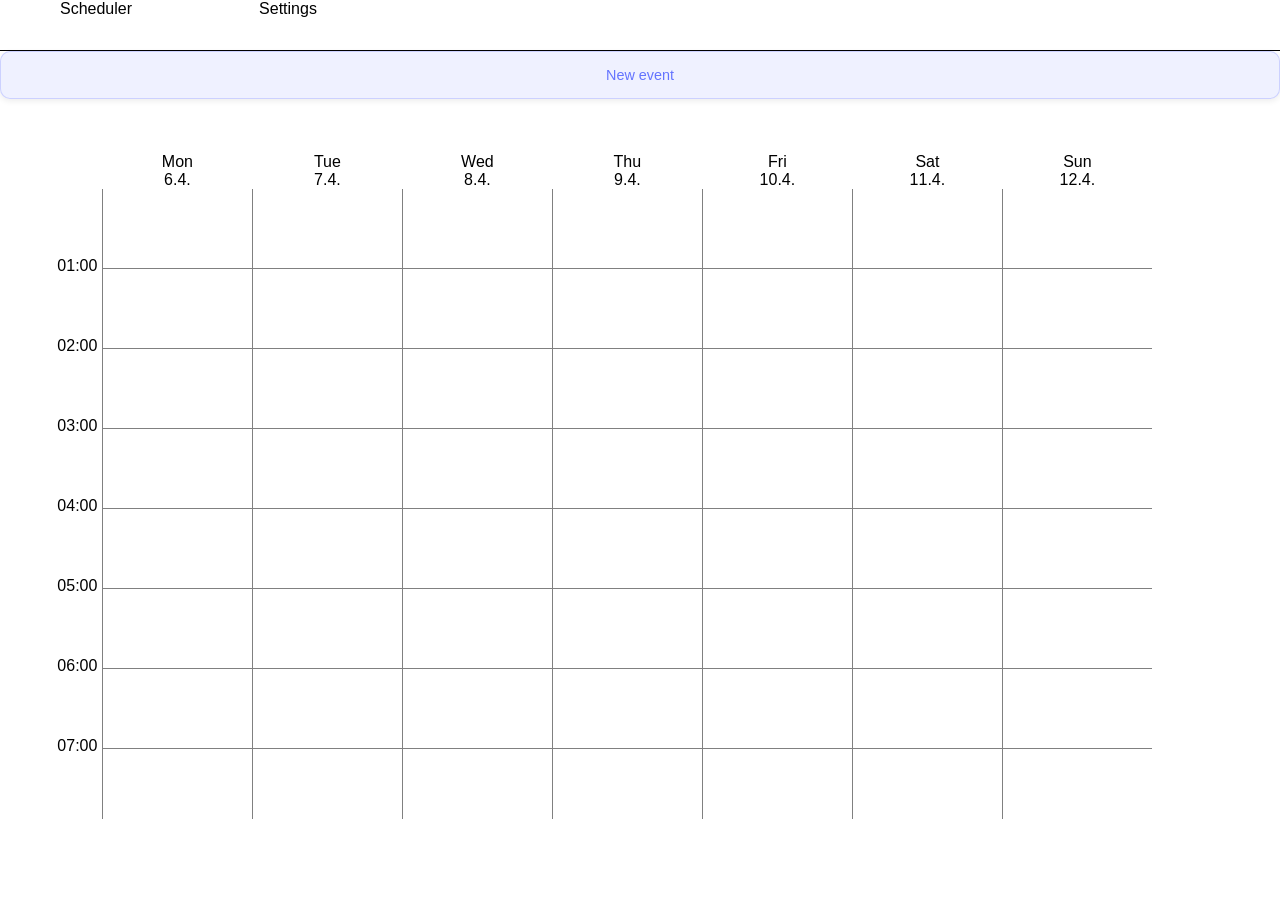
==== index.html @ 1ff74d98 "Updated new event button" ====
<!DOCTYPE html>
<html lang="en">
<head>
    <meta charset="UTF-8">
    <meta name="viewport" content="width=device-width, initial-scale=1.0">
    <title>Week scheduler</title>
    <link rel="stylesheet" href="./css/styles.css">
</head>
<body>
    <nav>
        <ul>
            <li><a>Scheduler</a></li><li><a>Settings</a></li>
        </ul>
    </nav>

    <div>
        <button id="new-event-button" type="button">New event</button>
    </div>

    <div class="container-grid">
        
        <div class="days-container">
            <div>
                <div>6.4.</div>
                <div>Mon</div>
            </div>
            <div>
                <div>7.4.</div>
                <div>Tue</div>
            </div>
            <div>
                <div>8.4.</div>
                <div>Wed</div>
            </div>
            <div>
                <div>9.4.</div>
                <div>Thu</div>
            </div>
            <div>
                <div>10.4.</div>
                <div>Fri</div>
            </div>
            <div>
                <div>11.4.</div>
                <div>Sat</div>
            </div>
            <div>
                <div>12.4.</div>
                <div>Sun</div>
            </div>
        </div>

        <div class="schedule-wrapper">
            <div class="times-container">
                <div></div>
                <div>01:00</div>
                <div>02:00</div>
                <div>03:00</div>
                <div>04:00</div>
                <div>05:00</div>
                <div>06:00</div>
                <div>07:00</div>
                <div>08:00</div>
                <div>09:00</div>
                <div>10:00</div>
                <div>11:00</div>
                <div>12:00</div>
                <div>13:00</div>
                <div>14:00</div>
                <div>15:00</div>
                <div>16:00</div>
                <div>17:00</div>
                <div>18:00</div>
                <div>19:00</div>
                <div>20:00</div>
                <div>21:00</div>
                <div>22:00</div>
                <div>23:00</div>
            </div>
            <div id="grid" class="schedule-container"></div>
        </div>
    </div>

    <div id="new-event-window">
        <form id="new-event-form">
            <div class="close-button-container">
                <h1>Add new event</h1>
                <button id="new-event-close-button" type="button">X</button>
            </div>

            <input type="text" name="title" placeholder="Title">
            <textarea name="desc" wrap="soft" placeholder="Description"></textarea>

            <div>
                <span>On</span>
                <select name="days">
                    <option value="1">Monday</option>
                    <option value="2">Tuesday</option>
                    <option value="3">Wednesday</option>
                    <option value="4">Thursday</option>
                    <option value="5">Friday</option>
                    <option value="6">Saturday</option>
                    <option value="0">Sunday</option>
                </select>
            </div>

            <div>
                <span>Starting at</span>
                <input type="text" name="start" placeholder="hh:mm">
            </div>

            <div>
                <span>Until</span>
                <input type="text" name="end" placeholder="hh:mm">
            </div>

            <div>
                <span>Recurring?</span>
                <input type="checkbox" name="recurring">
            </div>
            
            <button id="create-new-event-button" type="submit">Add event</button>
        </form>
    </div>

    <script type="module" src="./js/functions.js"></script>
</body>
</html>
---- css/styles.css ----
:root {
    --schedule-column-count: 7;
    --schedule-row-count: 24;
    --schedule-cell-width: 220px;
    --schedule-cell-height: 80px;
    --schedule-times-width: clamp(3rem, 8vw, 20rem);
}

html {
    font-family: 'Segoe UI', Tahoma, Geneva, Verdana, sans-serif;
    height: 100%;
}

body {
    margin: 0;
    padding: 0;
}

nav {
    height: 50px;
    border-bottom-style: solid;
    border-bottom-width: 1px;
}

nav ul {
    list-style-type: none;
    margin: 0;
    padding: 0;
    display: flex;
}

nav li {
    flex-basis: 12rem;
    text-align: center;
}

.container-grid {
    display: grid;
    grid-template-columns: var(--schedule-times-width) 1fr;
    grid-template-rows: 10vh 1fr;
}

#new-event-button {
    width: 100%;
    min-width: 5rem;
    height: 3rem;

    display: flex;
    align-items: center;
    justify-content: center;

    font-size: 0.9rem;

    background: rgba(100, 116, 255, 0.1);
    color: rgb(100, 116, 255);

    border: 1px solid rgba(100, 116, 255, 0.25);
    border-radius: 10px;

    box-shadow: 0 2px 6px rgba(0, 0, 0, 0.08);

    cursor: pointer;

    transition: all 0.15s ease;
}

#new-event-button:hover {
    background: rgba(100, 116, 255, 0.2);
    border-color: rgba(100, 116, 255, 0.4);
    transform: translateY(-1px);
    box-shadow: 0 4px 10px rgba(0, 0, 0, 0.12);
}

#new-event-button:active {
    transform: translateY(0px);
    box-shadow: 0 2px 4px rgba(0, 0, 0, 0.1);
}

.days-container {
    width: calc(var(--schedule-column-count) * var(--schedule-cell-width));
    grid-column: 2;

    display: grid;
    grid-template-columns: repeat(var(--schedule-column-count), var(--schedule-cell-width));
}

.days-container > div {
    display: flex;
    flex-direction: column-reverse;
    flex: 1;
    text-align: center;
}

.schedule-wrapper {
    height: 70vh;
    width: 90vw;

    display: grid;
    grid-template-columns: var(--schedule-times-width) 1fr;
    
    overflow-y: scroll;
    overflow-x: hidden;
}

.schedule-container {
    display: grid;
    grid-template-columns: repeat(var(--schedule-column-count), 1fr);
    grid-template-rows: repeat(var(--schedule-row-count), var(--schedule-cell-height));

    background-position: 0px -1px;
    background-size: var(--schedule-cell-width) var(--schedule-cell-height);
    background-image: 
        linear-gradient(to right, grey 1px, transparent 1px), 
        linear-gradient(to bottom, grey 1px, transparent 1px);
}

.schedule-container > .event-container {
    position: relative;
    display: flex;
    flex-direction: column;
    border-radius: 10px;
    background-color: rgb(100, 116, 255);
    margin: 0px;
}

.event-container > span {
    color: white;
}

.times-container {
    display: grid;
    grid-template-rows: repeat(var(--schedule-row-count), var(--schedule-cell-height));
}

.times-container > div {
    display:flex;
    justify-content: flex-end;
    margin-right: 5px;

    transform: translateY(-15%);
}

#new-event-window {
    width: min(50rem, 90vw);
    height: min(40rem, 80vh);
    
    position: absolute;
    left: 50%;
    top: 50%;
    transform: translate(-50%, -50%);
    
    visibility: hidden;

    background-color: white;
    box-shadow: 2px 2px 4px rgba(0,0,0,0.4);
    border: transparent;
    border-radius: 4px;
}

#new-event-form {
    display:flex;
    flex-direction: column;
}

@media only screen and (max-width: 480px) {
    nav li {
        flex: 1;
    }
}

@media only screen and (max-height: 600px) {
    .schedule-wrapper {
        height: 60vh;
    }
}

@media only screen and (max-width: 400px) {
    :root {
        --schedule-column-count: 1;
    }

    .days-container > div {
        visibility: hidden;
    }

    .days-container > div:first-child {
        visibility: visible;
    }

    .schedule-container {
        height: calc(var(--schedule-row-count) * var(--schedule-cell-height));

        display: grid;
        grid-template-columns: repeat(var(--schedule-column-count), var(--schedule-cell-width));
        grid-template-rows: repeat(var(--schedule-row-count), var(--schedule-cell-height));

        background-position: 0px -1px;
        background-size: 100% var(--schedule-cell-height);
        background-image: 
            linear-gradient(to right, grey 1px, transparent 1px), 
            linear-gradient(to bottom, grey 1px, transparent 1px);
    }
}
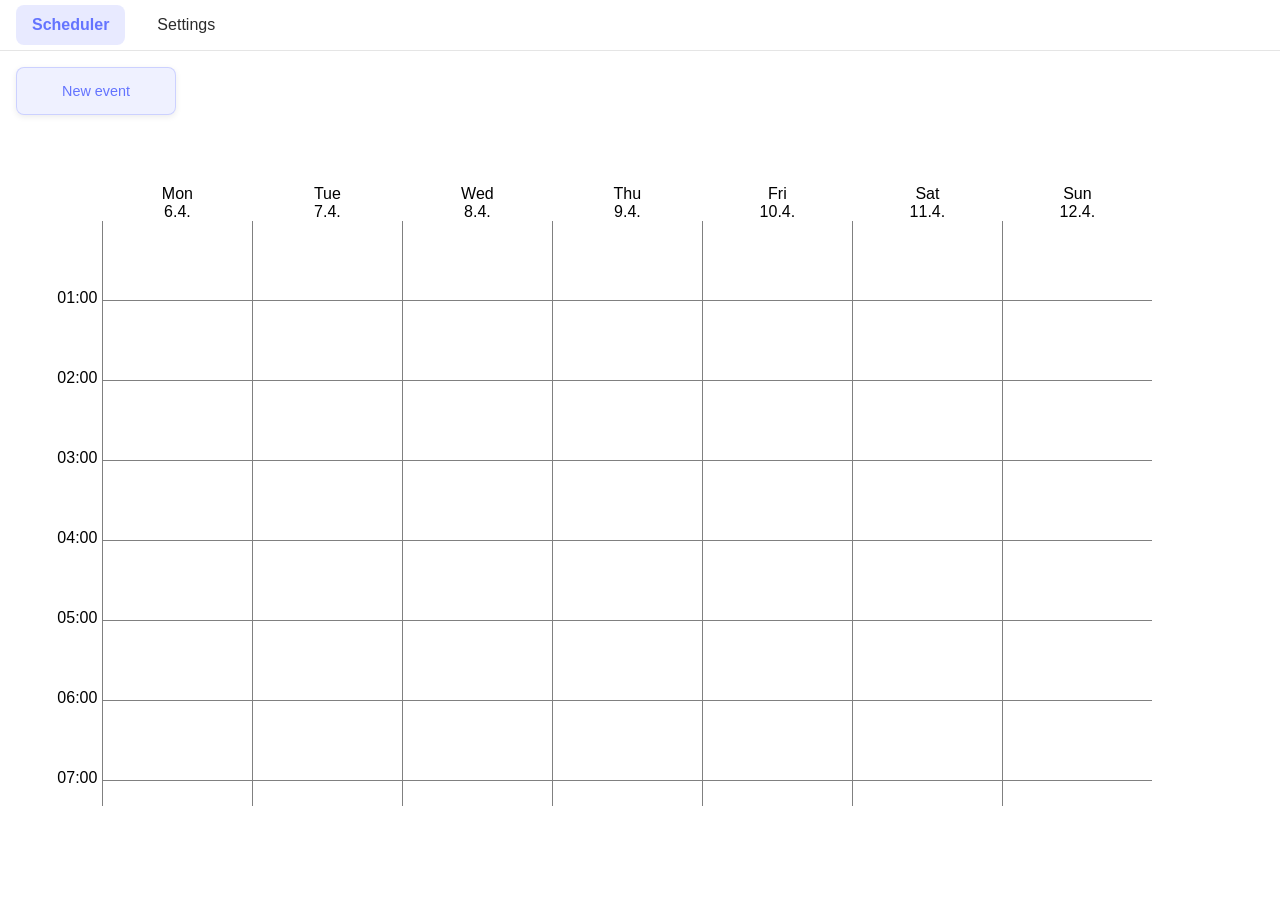
==== commit 04af02d4: "Added previous and next day buttons and updated styling for nav - Styled previous day, next day and " ====
--- a/index.html
+++ b/index.html
@@ -9,16 +9,18 @@
 <body>
     <nav>
         <ul>
-            <li><a>Scheduler</a></li><li><a>Settings</a></li>
+            <li><a class="active" href="index.html">Scheduler</a></li>
+            <li><a href="settings.html">Settings</a></li>
         </ul>
     </nav>
 
-    <div>
+    <div class="button-container">
+        <button id="previous-day-button" type="button">🠘</button>
         <button id="new-event-button" type="button">New event</button>
+        <button id="next-day-button" type="button">🠚</button>
     </div>
 
     <div class="container-grid">
-        
         <div class="days-container">
             <div>
                 <div>6.4.</div>
--- a/css/styles.css
+++ b/css/styles.css
@@ -4,6 +4,8 @@
     --schedule-cell-width: 220px;
     --schedule-cell-height: 80px;
     --schedule-times-width: clamp(3rem, 8vw, 20rem);
+    --main-color: rgb(100, 116, 255);
+    --dark-text-color: #2b2b2b;
 }
 
 html {
@@ -18,20 +20,54 @@
 
 nav {
     height: 50px;
-    border-bottom-style: solid;
-    border-bottom-width: 1px;
+    border-bottom: 1px solid rgba(0, 0, 0, 0.1);
+
+    display: flex;
+    align-items: center;
 }
 
 nav ul {
-    list-style-type: none;
-    margin: 0;
-    padding: 0;
-    display: flex;
+    width: 100%;
+    padding: 0 1rem;
+
+    display: flex;
+    gap: 1rem;
 }
 
 nav li {
-    flex-basis: 12rem;
-    text-align: center;
+    display: flex;
+}
+
+nav a {
+    display: flex;
+    align-items: center;
+    justify-content: center;
+
+    height: 2.5rem;
+    padding: 0 1rem;
+
+    text-decoration: none;
+
+    color: var(--dark-text-color);
+
+    border-radius: 8px;
+
+    transition: all 0.15s ease;
+}
+
+nav a:hover {
+    background: rgba(100, 116, 255, 0.1);
+    color: rgb(100, 116, 255);
+}
+
+nav a:active {
+    background: rgba(100, 116, 255, 0.2);
+}
+
+nav a.active {
+    background: rgba(100, 116, 255, 0.15);
+    color: rgb(100, 116, 255);
+    font-weight: 600;
 }
 
 .container-grid {
@@ -40,38 +76,57 @@
     grid-template-rows: 10vh 1fr;
 }
 
-#new-event-button {
-    width: 100%;
-    min-width: 5rem;
-    height: 3rem;
-
-    display: flex;
+.button-container {
+    display: flex;
+}
+
+.button-container > button {
+    display: none;
     align-items: center;
     justify-content: center;
+    
+    margin: 1rem;
+
+    color: rgb(100, 116, 255);
+    box-shadow: 0 2px 6px rgba(0, 0, 0, 0.08);
+    border: 1px solid rgba(100, 116, 255, 0.25);
+
+    cursor: pointer;
+    transition: all 0.15s ease;
+}
+
+#previous-day-button, #next-day-button {
+    width: 3rem;
+    height: 3rem;
+
+    font-size: 1.2rem;
+
+    background: white;
+    
+    border-radius: 50%;
+}
+
+#new-event-button {
+    display: flex;
+
+    width: 10rem;
+    height: 3rem;
 
     font-size: 0.9rem;
 
     background: rgba(100, 116, 255, 0.1);
-    color: rgb(100, 116, 255);
-
-    border: 1px solid rgba(100, 116, 255, 0.25);
-    border-radius: 10px;
-
-    box-shadow: 0 2px 6px rgba(0, 0, 0, 0.08);
-
-    cursor: pointer;
-
-    transition: all 0.15s ease;
-}
-
-#new-event-button:hover {
+    
+    border-radius: 8px;
+}
+
+#previous-day-button:hover, #next-day-button:hover, #new-event-button:hover {
     background: rgba(100, 116, 255, 0.2);
+    transform: translateY(-1px);
     border-color: rgba(100, 116, 255, 0.4);
-    transform: translateY(-1px);
     box-shadow: 0 4px 10px rgba(0, 0, 0, 0.12);
 }
 
-#new-event-button:active {
+#previous-day-button:active, #next-day-button:active, #new-event-button:active {
     transform: translateY(0px);
     box-shadow: 0 2px 4px rgba(0, 0, 0, 0.1);
 }
@@ -92,7 +147,7 @@
 }
 
 .schedule-wrapper {
-    height: 70vh;
+    height: 65vh;
     width: 90vw;
 
     display: grid;
@@ -125,6 +180,7 @@
 
 .event-container > span {
     color: white;
+    font-size: 0.8rem;
 }
 
 .times-container {
@@ -163,22 +219,44 @@
 }
 
 @media only screen and (max-width: 480px) {
+    
+}
+
+@media only screen and (max-height: 600px) {
+    .schedule-wrapper {
+        height: 50vh;
+    }
+}
+
+@media only screen and (max-width: 480px) {
+    :root {
+        --schedule-column-count: 1;
+    }
+
+    nav ul {
+        gap: 0;
+        padding: 0;
+        height: 100%;
+    }
+
     nav li {
         flex: 1;
     }
-}
-
-@media only screen and (max-height: 600px) {
-    .schedule-wrapper {
-        height: 60vh;
-    }
-}
-
-@media only screen and (max-width: 400px) {
-    :root {
-        --schedule-column-count: 1;
-    }
-
+
+    nav a {
+        width: 100%;
+        height: 100%;
+        border-radius: 0;
+    }
+
+    .button-container > button {
+        display: flex;
+    }
+
+    .button-container > #new-event-button {
+        flex: 1;
+    }
+    
     .days-container > div {
         visibility: hidden;
     }
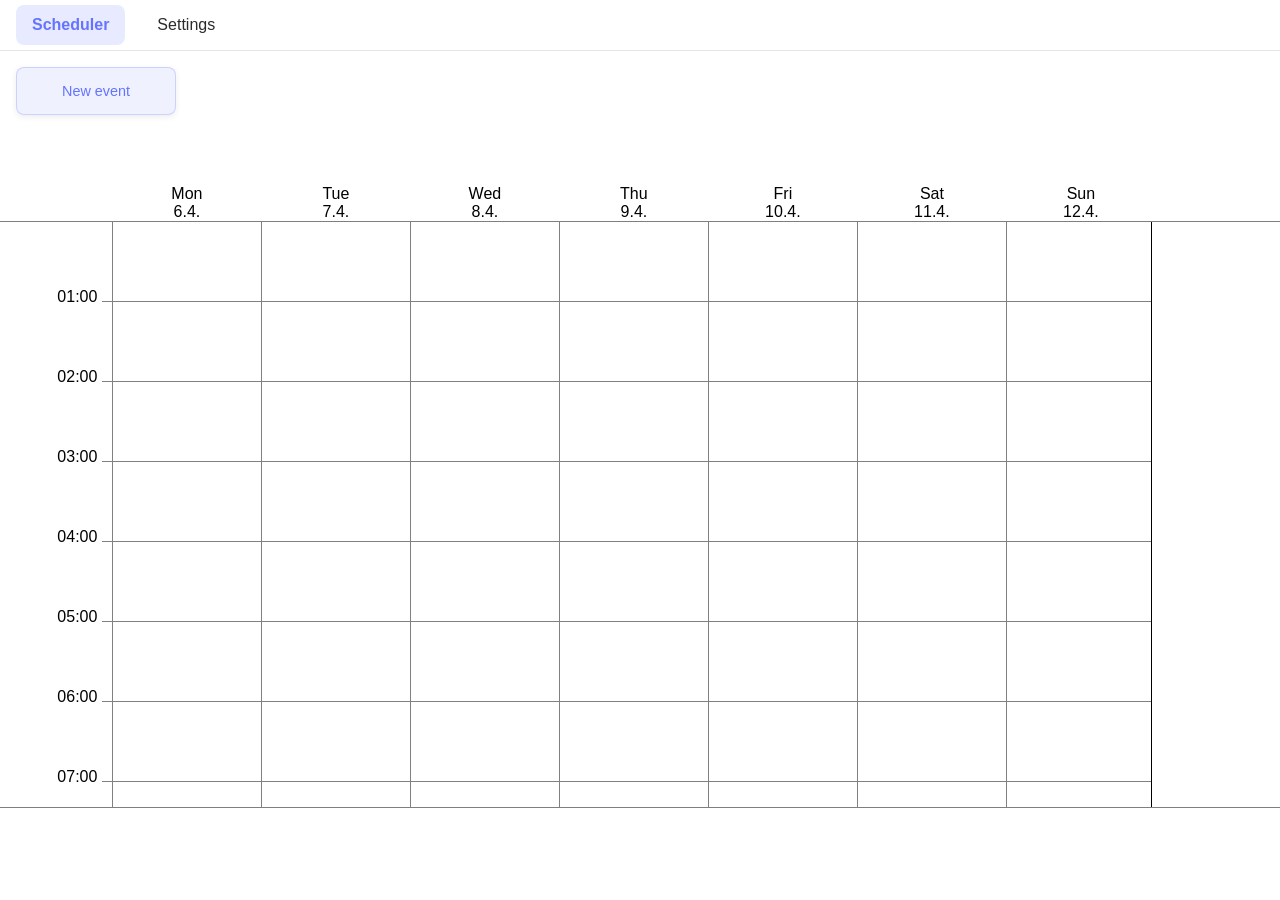
==== commit 13ef4767: "Removed unused code" ====
--- a/index.html
+++ b/index.html
@@ -115,11 +115,6 @@
                 <span>Until</span>
                 <input type="text" name="end" placeholder="hh:mm">
             </div>
-
-            <div>
-                <span>Recurring?</span>
-                <input type="checkbox" name="recurring">
-            </div>
             
             <button id="create-new-event-button" type="submit">Add event</button>
         </form>
--- a/css/styles.css
+++ b/css/styles.css
@@ -4,6 +4,7 @@
     --schedule-cell-width: 220px;
     --schedule-cell-height: 80px;
     --schedule-times-width: clamp(3rem, 8vw, 20rem);
+    --schedule-event-left-offset: 10px;
     --main-color: rgb(100, 116, 255);
     --dark-text-color: #2b2b2b;
 }
@@ -72,7 +73,7 @@
 
 .container-grid {
     display: grid;
-    grid-template-columns: var(--schedule-times-width) 1fr;
+    grid-template-columns: calc(var(--schedule-times-width) + var(--schedule-event-left-offset)) 1fr;
     grid-template-rows: 10vh 1fr;
 }
 
@@ -149,12 +150,16 @@
 .schedule-wrapper {
     height: 65vh;
     width: 90vw;
+    padding-right: 10vw;
 
     display: grid;
     grid-template-columns: var(--schedule-times-width) 1fr;
     
     overflow-y: scroll;
     overflow-x: hidden;
+
+    border-top: 1px solid rgba(0, 0, 0, 0.5);
+    border-bottom: 1px solid rgba(0, 0, 0, 0.5);
 }
 
 .schedule-container {
@@ -162,11 +167,14 @@
     grid-template-columns: repeat(var(--schedule-column-count), 1fr);
     grid-template-rows: repeat(var(--schedule-row-count), var(--schedule-cell-height));
 
-    background-position: 0px -1px;
+    background-position: var(--schedule-event-left-offset) -1px;
     background-size: var(--schedule-cell-width) var(--schedule-cell-height);
     background-image: 
         linear-gradient(to right, grey 1px, transparent 1px), 
         linear-gradient(to bottom, grey 1px, transparent 1px);
+
+    border-right-style: solid;
+    border-width: 1px;
 }
 
 .schedule-container > .event-container {
@@ -175,6 +183,7 @@
     flex-direction: column;
     border-radius: 10px;
     background-color: rgb(100, 116, 255);
+    left: var(--schedule-event-left-offset);
     margin: 0px;
 }
 
@@ -193,7 +202,7 @@
     justify-content: flex-end;
     margin-right: 5px;
 
-    transform: translateY(-15%);
+    transform: translateY(-17%);
 }
 
 #new-event-window {
@@ -258,24 +267,14 @@
     }
     
     .days-container > div {
-        visibility: hidden;
+        display: none;
     }
 
     .days-container > div:first-child {
-        visibility: visible;
+        display: flex;
     }
 
     .schedule-container {
-        height: calc(var(--schedule-row-count) * var(--schedule-cell-height));
-
-        display: grid;
-        grid-template-columns: repeat(var(--schedule-column-count), var(--schedule-cell-width));
-        grid-template-rows: repeat(var(--schedule-row-count), var(--schedule-cell-height));
-
-        background-position: 0px -1px;
         background-size: 100% var(--schedule-cell-height);
-        background-image: 
-            linear-gradient(to right, grey 1px, transparent 1px), 
-            linear-gradient(to bottom, grey 1px, transparent 1px);
-    }
-}
+    }
+}
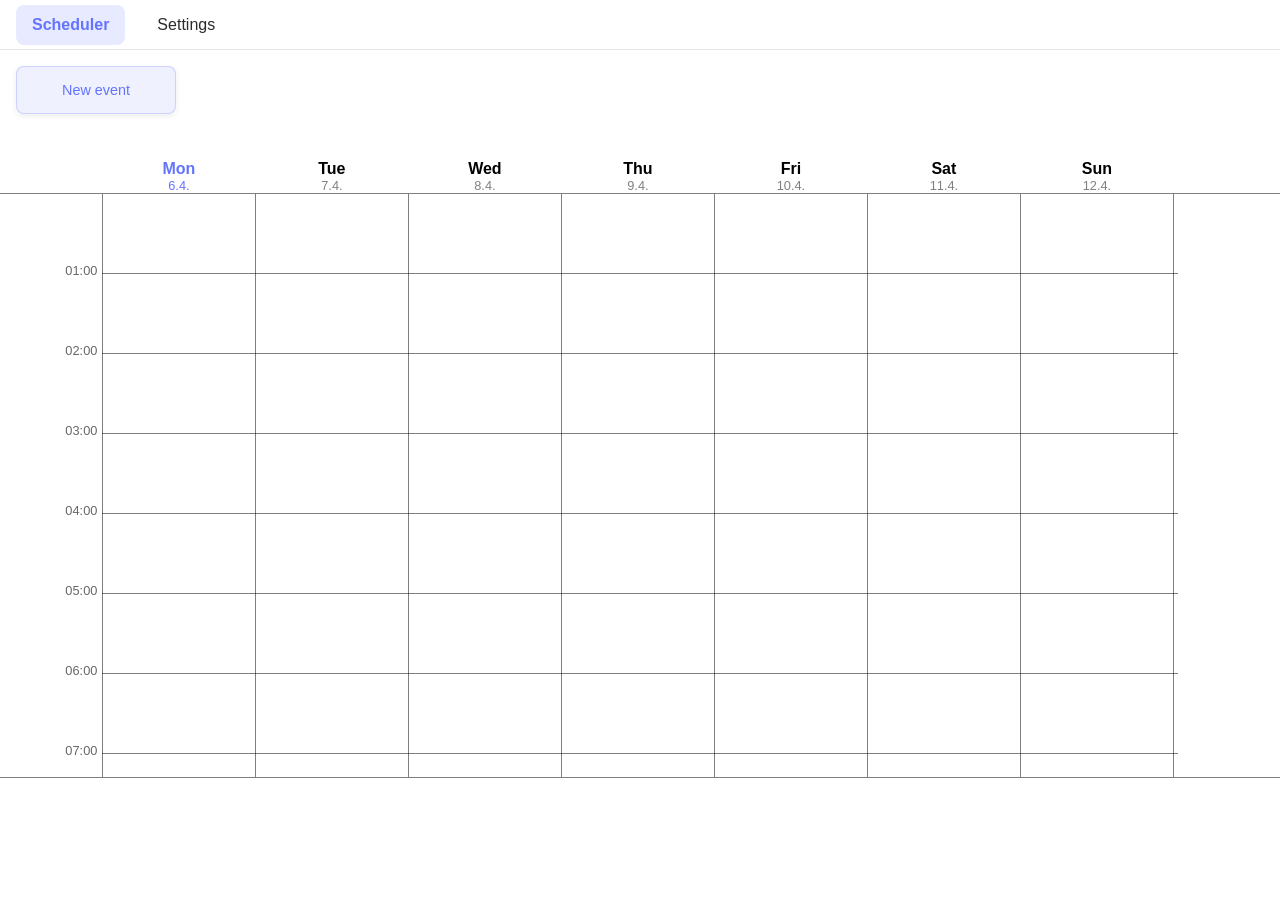
==== commit a767aa7e: "Updated event, time and day styling" ====
--- a/index.html
+++ b/index.html
@@ -22,33 +22,33 @@
 
     <div class="container-grid">
         <div class="days-container">
-            <div>
-                <div>6.4.</div>
-                <div>Mon</div>
+            <div class="day today">
+                <span class="weekday">Mon</span>
+                <span class="date">6.4.</span>
             </div>
-            <div>
-                <div>7.4.</div>
-                <div>Tue</div>
+            <div class="day">
+                <span class="weekday">Tue</span>
+                <span class="date">7.4.</span>
             </div>
-            <div>
-                <div>8.4.</div>
-                <div>Wed</div>
+            <div class="day">
+                <span class="weekday">Wed</span>
+                <span class="date">8.4.</span>
             </div>
-            <div>
-                <div>9.4.</div>
-                <div>Thu</div>
+            <div class="day">
+                <span class="weekday">Thu</span>
+                <span class="date">9.4.</span>
             </div>
-            <div>
-                <div>10.4.</div>
-                <div>Fri</div>
+            <div class="day">
+                <span class="weekday">Fri</span>
+                <span class="date">10.4.</span>
             </div>
-            <div>
-                <div>11.4.</div>
-                <div>Sat</div>
+            <div class="day">
+                <span class="weekday">Sat</span>
+                <span class="date">11.4.</span>
             </div>
-            <div>
-                <div>12.4.</div>
-                <div>Sun</div>
+            <div class="day">
+                <span class="weekday">Sun</span>
+                <span class="date">12.4.</span>
             </div>
         </div>
 
@@ -87,11 +87,11 @@
         <form id="new-event-form">
             <div class="close-button-container">
                 <h1>Add new event</h1>
-                <button id="new-event-close-button" type="button">X</button>
+                <button id="new-event-close-button" type="button">✕</button>
             </div>
 
-            <input type="text" name="title" placeholder="Title">
-            <textarea name="desc" wrap="soft" placeholder="Description"></textarea>
+            <input type="text" name="title" placeholder="Title" maxlength="300">
+            <textarea name="desc" wrap="soft" placeholder="Description" maxlength="1000"></textarea>
 
             <div>
                 <span>On</span>
@@ -102,7 +102,7 @@
                     <option value="4">Thursday</option>
                     <option value="5">Friday</option>
                     <option value="6">Saturday</option>
-                    <option value="0">Sunday</option>
+                    <option value="7">Sunday</option>
                 </select>
             </div>
 
--- a/css/styles.css
+++ b/css/styles.css
@@ -4,9 +4,15 @@
     --schedule-cell-width: 220px;
     --schedule-cell-height: 80px;
     --schedule-times-width: clamp(3rem, 8vw, 20rem);
-    --schedule-event-left-offset: 10px;
+
     --main-color: rgb(100, 116, 255);
     --dark-text-color: #2b2b2b;
+
+    --line-color: rgba(0, 0, 0, 0.5);
+}
+
+* {
+    box-sizing: border-box;
 }
 
 html {
@@ -58,7 +64,7 @@
 
 nav a:hover {
     background: rgba(100, 116, 255, 0.1);
-    color: rgb(100, 116, 255);
+    color: var(--main-color);;
 }
 
 nav a:active {
@@ -67,14 +73,14 @@
 
 nav a.active {
     background: rgba(100, 116, 255, 0.15);
-    color: rgb(100, 116, 255);
+    color: var(--main-color);;
     font-weight: 600;
 }
 
 .container-grid {
     display: grid;
-    grid-template-columns: calc(var(--schedule-times-width) + var(--schedule-event-left-offset)) 1fr;
-    grid-template-rows: 10vh 1fr;
+    grid-template-columns: calc(var(--schedule-times-width)) 1fr;
+    grid-template-rows: 7vh 1fr;
 }
 
 .button-container {
@@ -88,7 +94,7 @@
     
     margin: 1rem;
 
-    color: rgb(100, 116, 255);
+    color: var(--main-color);;
     box-shadow: 0 2px 6px rgba(0, 0, 0, 0.08);
     border: 1px solid rgba(100, 116, 255, 0.25);
 
@@ -140,17 +146,31 @@
     grid-template-columns: repeat(var(--schedule-column-count), var(--schedule-cell-width));
 }
 
-.days-container > div {
-    display: flex;
-    flex-direction: column-reverse;
-    flex: 1;
-    text-align: center;
+.day {
+    display: flex;
+    flex-direction: column;
+    align-items: center;
+    justify-content: flex-end;
+}
+
+.day > .date {
+    font-size: 0.8rem;
+    color: rgba(0, 0, 0, 0.50);
+}
+
+.day > .weekday {
+    font-size: 1rem;
+    font-weight: 600;
+}
+
+.day.today > .date, .day.today > .weekday {
+    color: var(--main-color);;
 }
 
 .schedule-wrapper {
     height: 65vh;
-    width: 90vw;
-    padding-right: 10vw;
+    width: 100vw;
+    padding-right: var(--schedule-times-width);
 
     display: grid;
     grid-template-columns: var(--schedule-times-width) 1fr;
@@ -167,29 +187,47 @@
     grid-template-columns: repeat(var(--schedule-column-count), 1fr);
     grid-template-rows: repeat(var(--schedule-row-count), var(--schedule-cell-height));
 
-    background-position: var(--schedule-event-left-offset) -1px;
+    background-position: 0px -1px;
     background-size: var(--schedule-cell-width) var(--schedule-cell-height);
     background-image: 
-        linear-gradient(to right, grey 1px, transparent 1px), 
-        linear-gradient(to bottom, grey 1px, transparent 1px);
-
-    border-right-style: solid;
-    border-width: 1px;
-}
-
-.schedule-container > .event-container {
+        linear-gradient(to right, rgba(0, 0, 0, 0.5) 1px, transparent 1px), 
+        linear-gradient(to bottom, rgba(0, 0, 0, 0.5) 1px, transparent 1px);
+}
+
+.event-container {
+    display: flex;
+    flex-direction: column;
+
     position: relative;
-    display: flex;
-    flex-direction: column;
+
+    background-color: var(--main-color);;
+    box-shadow: 0 2px 6px rgba(0, 0, 0, 0.15);
+    
     border-radius: 10px;
-    background-color: rgb(100, 116, 255);
-    left: var(--schedule-event-left-offset);
-    margin: 0px;
+    padding: 0.25rem;
+    padding: 0.2rem 0.4rem;
+    margin-right: 0.5rem;
+
+    overflow: hidden;
 }
 
 .event-container > span {
+    font-size: 0.9rem;
+    opacity: 80%;
     color: white;
-    font-size: 0.8rem;
+
+    overflow: hidden;
+}
+
+.event-container > span:first-child {
+    font-size: 1rem;
+    opacity: 100%;
+
+    white-space: nowrap;
+}
+
+.event-container > span:last-child {
+    white-space: wrap;
 }
 
 .times-container {
@@ -198,37 +236,109 @@
 }
 
 .times-container > div {
-    display:flex;
+    display: flex;
     justify-content: flex-end;
     margin-right: 5px;
 
-    transform: translateY(-17%);
+    font-size: 0.8rem;
+    color: rgba(0, 0, 0, 0.6);
+
+    transform: translateY(calc(var(--schedule-cell-height) * -0.14));
 }
 
 #new-event-window {
-    width: min(50rem, 90vw);
-    height: min(40rem, 80vh);
+    width: min(28rem, 90vw);
+    padding: 1.5rem;
     
     position: absolute;
     left: 50%;
     top: 50%;
     transform: translate(-50%, -50%);
     
+    background-color: white;
+    box-shadow: 0 10px 30px rgba(0, 0, 0, 0.15);
+    border-radius: 12px;
+
     visibility: hidden;
-
-    background-color: white;
-    box-shadow: 2px 2px 4px rgba(0,0,0,0.4);
-    border: transparent;
-    border-radius: 4px;
 }
 
 #new-event-form {
     display:flex;
     flex-direction: column;
-}
-
-@media only screen and (max-width: 480px) {
-    
+    gap: 1rem;
+}
+
+.close-button-container {
+    display: flex;
+    justify-content: space-between;
+    align-items: center;
+}
+
+.close-button-container > h1 {
+    font-size: 1.3rem;
+    margin: 0;
+}
+
+#new-event-close-button {
+    width: 2rem;
+    height: 2rem;
+
+    border: none;
+    background: transparent;
+
+    font-size: 1.5rem;
+    cursor: pointer;
+
+    border-radius: 6px;
+    transition: background 0.15s ease;
+}
+
+#new-event-close-button:hover {
+    background: rgba(0, 0, 0, 0.1);
+}
+
+#new-event-form input, #new-event-form textarea, #new-event-form select {
+    padding: 0.5rem 0.7rem;
+
+    border: 1px solid rgba(0, 0, 0, 0.15);
+    border-radius: 6px;
+
+    font-size: 0.9rem;
+    font-family: 'Segoe UI', Tahoma, Geneva, Verdana, sans-serif;
+
+    resize: none;
+}
+
+#new-event-form input:focus, #new-event-form textarea:focus, #new-event-form select:focus {
+    outline: none;
+    border-color: var(--main-color);
+    box-shadow: 0 0 0 2px rgba(100, 116, 255, 0.2);
+}
+
+#create-new-event-button {
+    margin-top: 0.5rem;
+    height: 2.5rem;
+
+    border: none;
+    border-radius: 8px;
+
+    background: var(--main-color);
+    color: white;
+
+    cursor: pointer;
+
+    transition: background 0.15s ease;    
+}
+
+#create-new-event-button:hover {
+    background: rgb(85, 100, 240);
+}
+
+/* These two are kind of stupid but no time to fix :( */
+@media only screen and (max-height: 580px) {
+    .container-grid {
+        row-gap: 5vh;
+    }
 }
 
 @media only screen and (max-height: 600px) {
@@ -262,7 +372,7 @@
         display: flex;
     }
 
-    .button-container > #new-event-button {
+    #new-event-button {
         flex: 1;
     }
     
@@ -276,5 +386,6 @@
 
     .schedule-container {
         background-size: 100% var(--schedule-cell-height);
-    }
-}
+        border-right: 1px solid rgba(0, 0, 0, 0.5);
+    }
+}
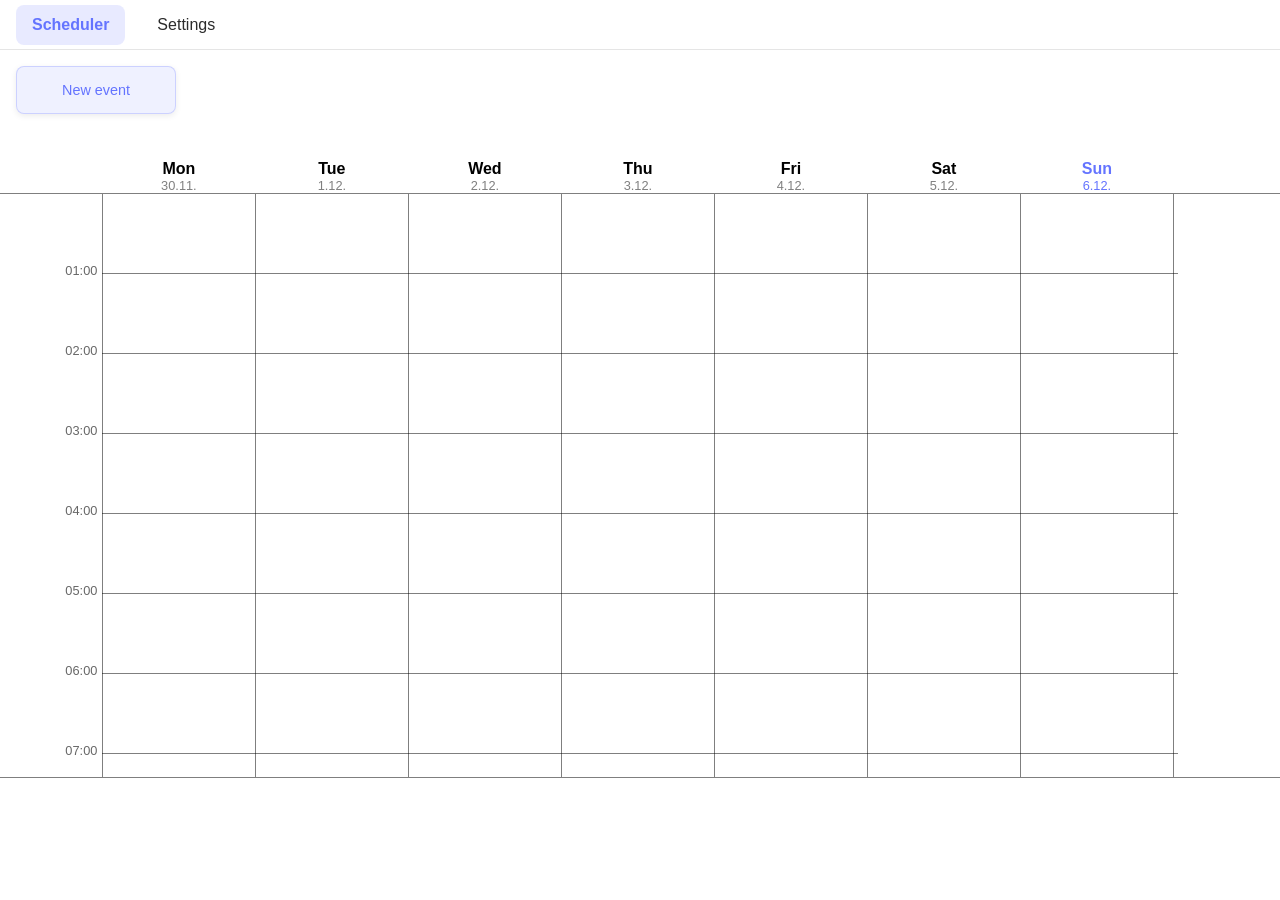
==== commit 9b662a44: "Added function to update correct dates when loading page" ====
--- a/index.html
+++ b/index.html
@@ -22,7 +22,7 @@
 
     <div class="container-grid">
         <div class="days-container">
-            <div class="day today">
+            <div class="day">
                 <span class="weekday">Mon</span>
                 <span class="date">6.4.</span>
             </div>
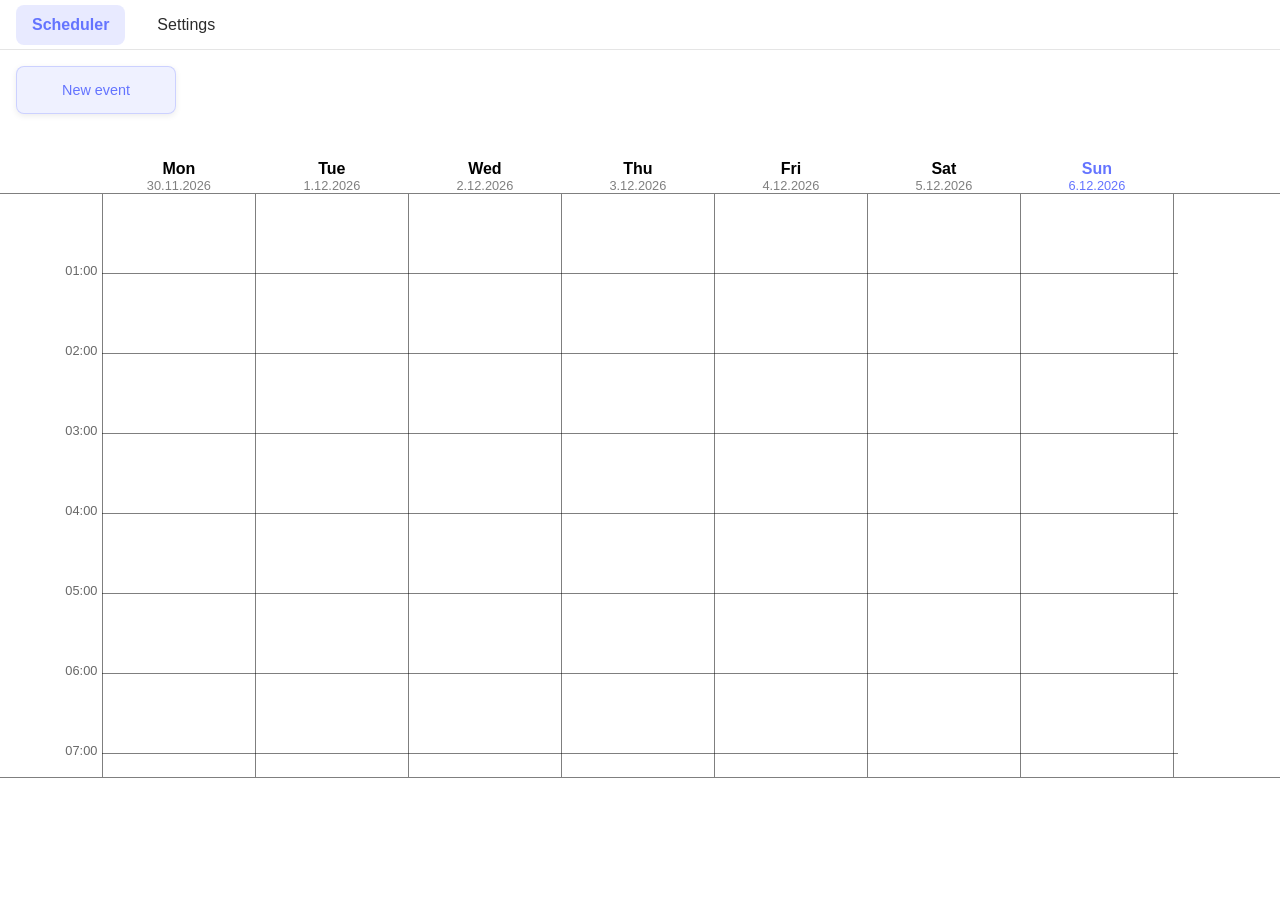
==== commit 38185848: "Added event saving and loading from localStorage - Also updated code to hide events from other days " ====
--- a/index.html
+++ b/index.html
@@ -9,8 +9,8 @@
 <body>
     <nav>
         <ul>
-            <li><a class="active" href="index.html">Scheduler</a></li>
-            <li><a href="settings.html">Settings</a></li>
+            <li><a class="active" href="./index.html">Scheduler</a></li>
+            <li><a href="./html/settings.html">Settings</a></li>
         </ul>
     </nav>
 
@@ -24,31 +24,31 @@
         <div class="days-container">
             <div class="day">
                 <span class="weekday">Mon</span>
-                <span class="date">6.4.</span>
+                <span class="date"></span>
             </div>
             <div class="day">
                 <span class="weekday">Tue</span>
-                <span class="date">7.4.</span>
+                <span class="date"></span>
             </div>
             <div class="day">
                 <span class="weekday">Wed</span>
-                <span class="date">8.4.</span>
+                <span class="date"></span>
             </div>
             <div class="day">
                 <span class="weekday">Thu</span>
-                <span class="date">9.4.</span>
+                <span class="date"></span>
             </div>
             <div class="day">
                 <span class="weekday">Fri</span>
-                <span class="date">10.4.</span>
+                <span class="date"></span>
             </div>
             <div class="day">
                 <span class="weekday">Sat</span>
-                <span class="date">11.4.</span>
+                <span class="date"></span>
             </div>
             <div class="day">
                 <span class="weekday">Sun</span>
-                <span class="date">12.4.</span>
+                <span class="date"></span>
             </div>
         </div>
 
@@ -90,7 +90,7 @@
                 <button id="new-event-close-button" type="button">✕</button>
             </div>
 
-            <input type="text" name="title" placeholder="Title" maxlength="300">
+            <input type="text" name="title" placeholder="Title" maxlength="300" autocomplete="off">
             <textarea name="desc" wrap="soft" placeholder="Description" maxlength="1000"></textarea>
 
             <div>
@@ -108,12 +108,12 @@
 
             <div>
                 <span>Starting at</span>
-                <input type="text" name="start" placeholder="hh:mm">
+                <input type="text" name="start" placeholder="hh:mm" autocomplete="off">
             </div>
 
             <div>
                 <span>Until</span>
-                <input type="text" name="end" placeholder="hh:mm">
+                <input type="text" name="end" placeholder="hh:mm" autocomplete="off">
             </div>
             
             <button id="create-new-event-button" type="submit">Add event</button>
--- a/css/styles.css
+++ b/css/styles.css
@@ -376,12 +376,9 @@
         flex: 1;
     }
     
-    .days-container > div {
-        display: none;
-    }
-
-    .days-container > div:first-child {
-        display: flex;
+    .days-container {
+        width: calc(7 * var(--schedule-cell-width));
+        grid-template-columns: 1fr;
     }
 
     .schedule-container {
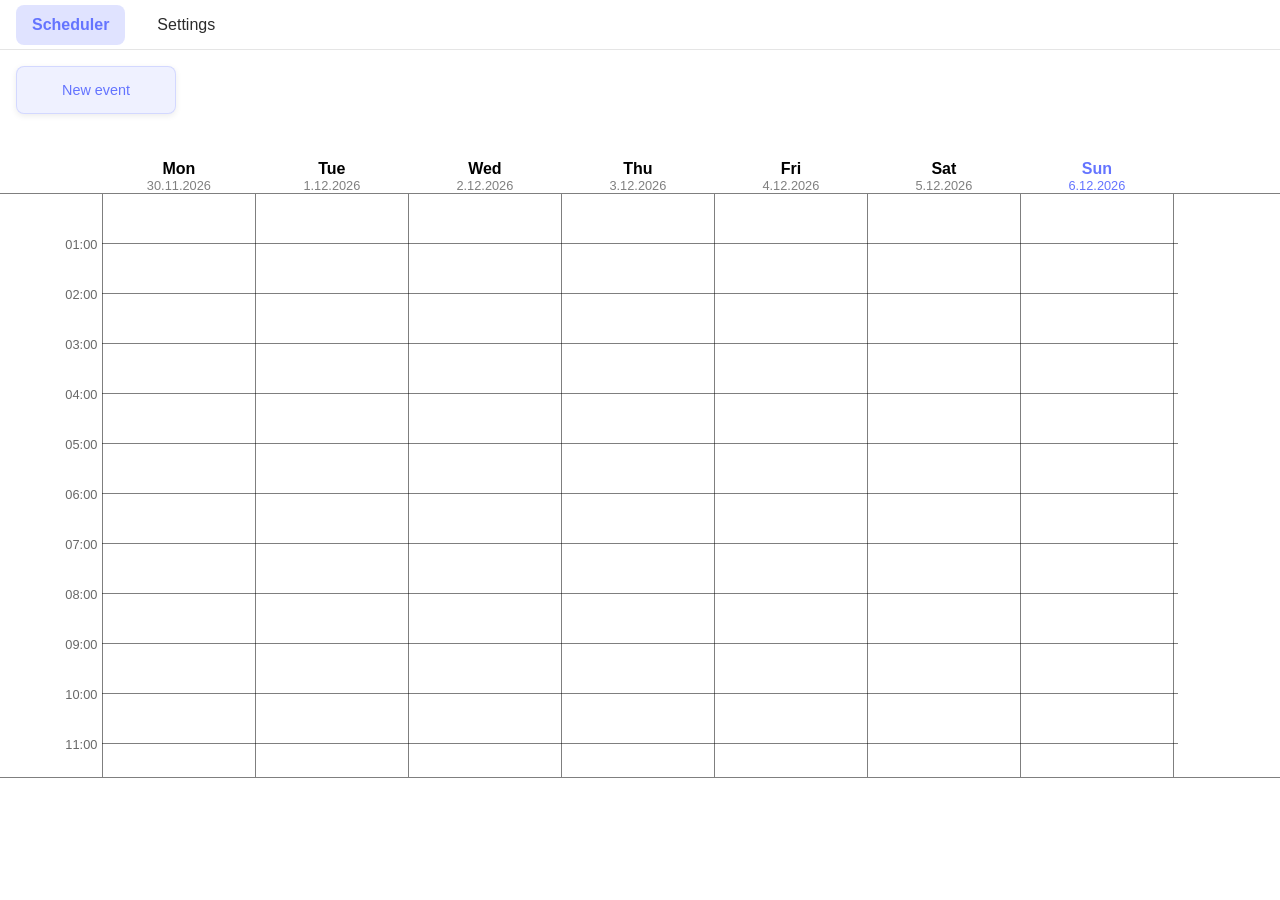
==== commit 15411375: "Users can now open events and delete them" ====
--- a/index.html
+++ b/index.html
@@ -83,11 +83,11 @@
         </div>
     </div>
 
-    <div id="new-event-window">
+    <div class="popup-window" id="new-event-window">
         <form id="new-event-form">
             <div class="close-button-container">
                 <h1>Add new event</h1>
-                <button id="new-event-close-button" type="button">✕</button>
+                <button class="close-button" id="new-event-close-button" type="button">✕</button>
             </div>
 
             <input type="text" name="title" placeholder="Title" maxlength="300" autocomplete="off">
@@ -120,6 +120,19 @@
         </form>
     </div>
 
+    <div class="popup-window" id="event-info-window">
+        <div class="close-button-container">
+            <h1 id="event-info-title"></h1>
+            <button class="close-button" id="event-info-close-button" type="button">✕</button>
+        </div>
+
+        <div class="event-info">
+            <span id="event-info-time"></span>
+            <p id="event-info-description"></p>
+            <button class="caution-button" id="event-info-delete-button">Delete event</button>
+        </div>
+    </div>
+
     <script type="module" src="./js/functions.js"></script>
 </body>
 </html>
--- a/css/styles.css
+++ b/css/styles.css
@@ -2,10 +2,12 @@
     --schedule-column-count: 7;
     --schedule-row-count: 24;
     --schedule-cell-width: 220px;
-    --schedule-cell-height: 80px;
+    --schedule-cell-height: 50px;
     --schedule-times-width: clamp(3rem, 8vw, 20rem);
 
     --main-color: rgb(100, 116, 255);
+    --main-color-hover: rgba(100, 116, 255, 0.1);
+    --main-color-active: rgba(100, 116, 255, 0.2);
     --dark-text-color: #2b2b2b;
 
     --line-color: rgba(0, 0, 0, 0.5);
@@ -67,12 +69,8 @@
     color: var(--main-color);;
 }
 
-nav a:active {
+nav a.active {
     background: rgba(100, 116, 255, 0.2);
-}
-
-nav a.active {
-    background: rgba(100, 116, 255, 0.15);
     color: var(--main-color);;
     font-weight: 600;
 }
@@ -96,7 +94,7 @@
 
     color: var(--main-color);;
     box-shadow: 0 2px 6px rgba(0, 0, 0, 0.08);
-    border: 1px solid rgba(100, 116, 255, 0.25);
+    border: 1px solid rgba(100, 116, 255, 0.20);
 
     cursor: pointer;
     transition: all 0.15s ease;
@@ -200,7 +198,7 @@
 
     position: relative;
 
-    background-color: var(--main-color);;
+    background-color: var(--main-color);
     box-shadow: 0 2px 6px rgba(0, 0, 0, 0.15);
     
     border-radius: 10px;
@@ -209,13 +207,15 @@
     margin-right: 0.5rem;
 
     overflow: hidden;
+    cursor: pointer;
 }
 
 .event-container > span {
-    font-size: 0.9rem;
+    font-size: 0.8rem;
     opacity: 80%;
     color: white;
 
+    white-space: nowrap;
     overflow: hidden;
 }
 
@@ -246,7 +246,7 @@
     transform: translateY(calc(var(--schedule-cell-height) * -0.14));
 }
 
-#new-event-window {
+.popup-window {
     width: min(28rem, 90vw);
     padding: 1.5rem;
     
@@ -277,9 +277,11 @@
 .close-button-container > h1 {
     font-size: 1.3rem;
     margin: 0;
-}
-
-#new-event-close-button {
+
+    word-break: break-all;
+}
+
+.close-button {
     width: 2rem;
     height: 2rem;
 
@@ -290,10 +292,11 @@
     cursor: pointer;
 
     border-radius: 6px;
+
     transition: background 0.15s ease;
 }
 
-#new-event-close-button:hover {
+.close-button:hover {
     background: rgba(0, 0, 0, 0.1);
 }
 
@@ -334,6 +337,104 @@
     background: rgb(85, 100, 240);
 }
 
+.event-info {
+    display: flex;
+    flex-direction: column;
+
+    gap: 1rem;
+}
+
+.event-info > span {
+    font-size: 0.9rem;
+    color: rgba(0, 0, 0, 0.6);
+}
+
+.event-info p {
+    font-size: 0.9rem;
+    margin: 0;
+    
+    word-break: break-all;
+}
+
+.settings-container {
+    max-width: 600px;
+    display: flex;
+    flex-direction: column;
+
+    margin: 2rem auto;
+    padding: 1rem;
+    gap: 1rem;
+}
+
+.import-container, .export-container, .other-container {
+    display: flex;
+    flex-direction: column;
+    
+    background: white;
+    border-radius: 10px;
+    box-shadow: 0 2px 8px rgba(0, 0, 0, 0.08);
+
+    padding: 1rem;
+    gap: 0.8rem;
+}
+
+.settings-container h1 {
+    margin: 0;
+    font-size: 1.2rem;
+}
+
+.instructions {
+    font-size: 0.9rem;
+    color: rgba(0, 0, 0, 0.6);
+}
+
+#json-file-import, #json-text-import, #json-text-export {
+    width: 100%;
+    padding: 0.5rem;
+
+    border: 1px solid rgba(0, 0, 0, 0.2);
+    border-radius: 6px;
+
+    font-size: 0.9rem;
+}
+
+#json-import-button, #json-file-export, .caution-button {
+    align-self: flex-start;
+
+    padding: 0.5rem 1rem;
+
+    background: rgba(100, 116, 255, 0.1);
+    color: var(--main-color);
+    border: 1px solid rgba(100, 116, 255, 0.25);
+    border-radius: 8px;
+
+    text-decoration: none;
+    cursor: pointer;
+    transition: all 0.15s ease;
+}
+
+#json-import-button:hover, #json-file-export:hover {
+    background: rgba(100, 116, 255, 0.2);
+    border-color: rgba(100, 116, 255, 0.4);
+}
+
+.caution-button {
+    background: rgba(255, 80, 80, 0.1);
+    color: rgb(200, 50, 50);
+    border: 1px solid rgba(255, 80, 80, 0.3);
+    transition: none;
+}
+
+.caution-button:hover {
+    background: rgba(255, 80, 80, 0.2);
+    border-color: rgba(255, 80, 80, 0.4);
+}
+
+#json-import-result {
+    font-size: 0.9rem;
+    color: rgba(0, 0, 0, 0.6);
+}
+
 /* These two are kind of stupid but no time to fix :( */
 @media only screen and (max-height: 580px) {
     .container-grid {
